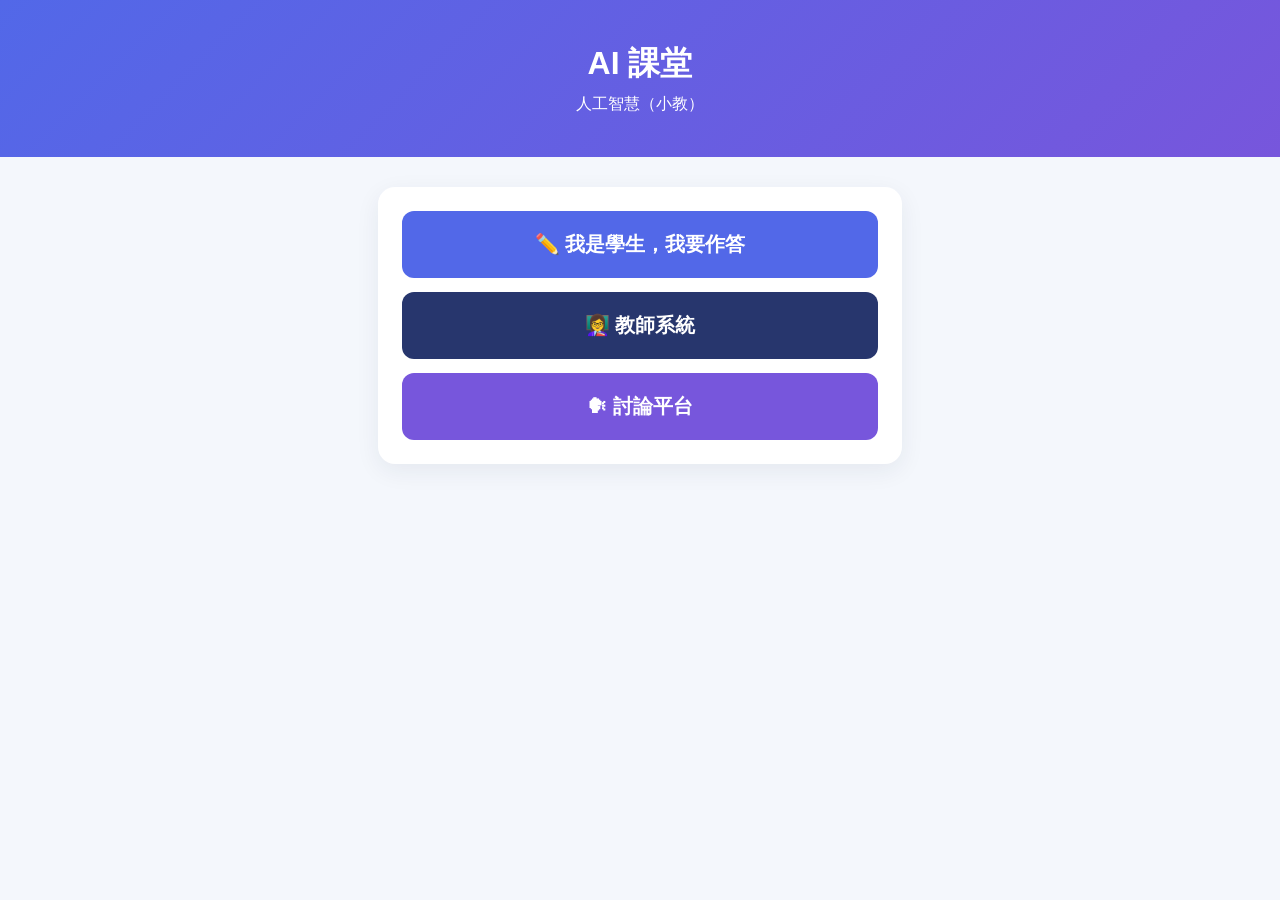
==== index.html @ 1ca4ae92 "Add files via upload" ====
<!DOCTYPE html>
<html lang="zh-Hant">
<head>
  <meta charset="UTF-8">
  <meta name="viewport" content="width=device-width, initial-scale=1">
  <title>AI 課堂</title>

  <script src="features.js"></script>

  <style>
    :root {
      --primary: #5268e8;
      --navy: #27366d;
      --purple: #7756dc;
      --green: #168c56;
      --bg: #f4f7fc;
      --text: #253046;
    }

    * { box-sizing: border-box; }

    body {
      margin: 0;
      font-family: "Microsoft JhengHei", "PingFang TC", "Noto Sans TC", sans-serif;
      background: var(--bg);
      color: var(--text);
    }

    header {
      padding: 42px 20px;
      color: white;
      text-align: center;
      background: linear-gradient(135deg, #5268e8, #7756dc);
    }

    header h1 { margin: 0 0 8px; }
    header p { margin: 0; }

    .container {
      max-width: 560px;
      margin: auto;
      padding: 30px 18px 60px;
    }

    .card {
      background: white;
      border-radius: 17px;
      padding: 24px;
      box-shadow: 0 7px 24px rgba(27, 39, 70, .07);
      display: flex;
      flex-direction: column;
      gap: 14px;
    }

    .menu-button {
      display: flex;
      align-items: center;
      justify-content: center;
      gap: 10px;
      padding: 20px 18px;
      border-radius: 12px;
      color: white;
      text-decoration: none;
      font-size: 20px;
      font-weight: bold;
      background: var(--primary);
    }

    .menu-button:hover { filter: brightness(.92); }

    .menu-button:focus-visible {
      outline: 3px solid #f0b429;
      outline-offset: 3px;
    }

    .menu-button.navy { background: var(--navy); }
    .menu-button.purple { background: var(--purple); }
    .menu-button.green { background: var(--green); }

    .menu-button.soon {
      background: #d7dce6;
      color: #75809a;
      cursor: not-allowed;
    }
  </style>
</head>

<body>

<header>
  <h1>AI 課堂</h1>
  <p>人工智慧（小教）</p>
</header>

<main class="container">
  <nav class="card" id="menu"></nav>
</main>

<script>

  const features = Array.isArray(window.PLATFORM_FEATURES) ? window.PLATFORM_FEATURES : [];

  document.getElementById('menu').innerHTML = features.map(function(f) {

    const label = escapeHtml((f.icon ? f.icon + ' ' : '') + f.title);

    if (f.status === 'soon') {
      return '<span class="menu-button soon" aria-disabled="true">' + label + '（籌備中）</span>';
    }

    return '<a class="menu-button ' + escapeHtml(f.color || 'primary') + '" href="' +
      escapeHtml(f.href) + '">' + label + '</a>';
  }).join('');

  function escapeHtml(value) {
    return String(value == null ? '' : value)
      .replace(/&/g, '&amp;')
      .replace(/</g, '&lt;')
      .replace(/>/g, '&gt;')
      .replace(/"/g, '&quot;')
      .replace(/'/g, '&#39;');
  }

</script>

</body>
</html>
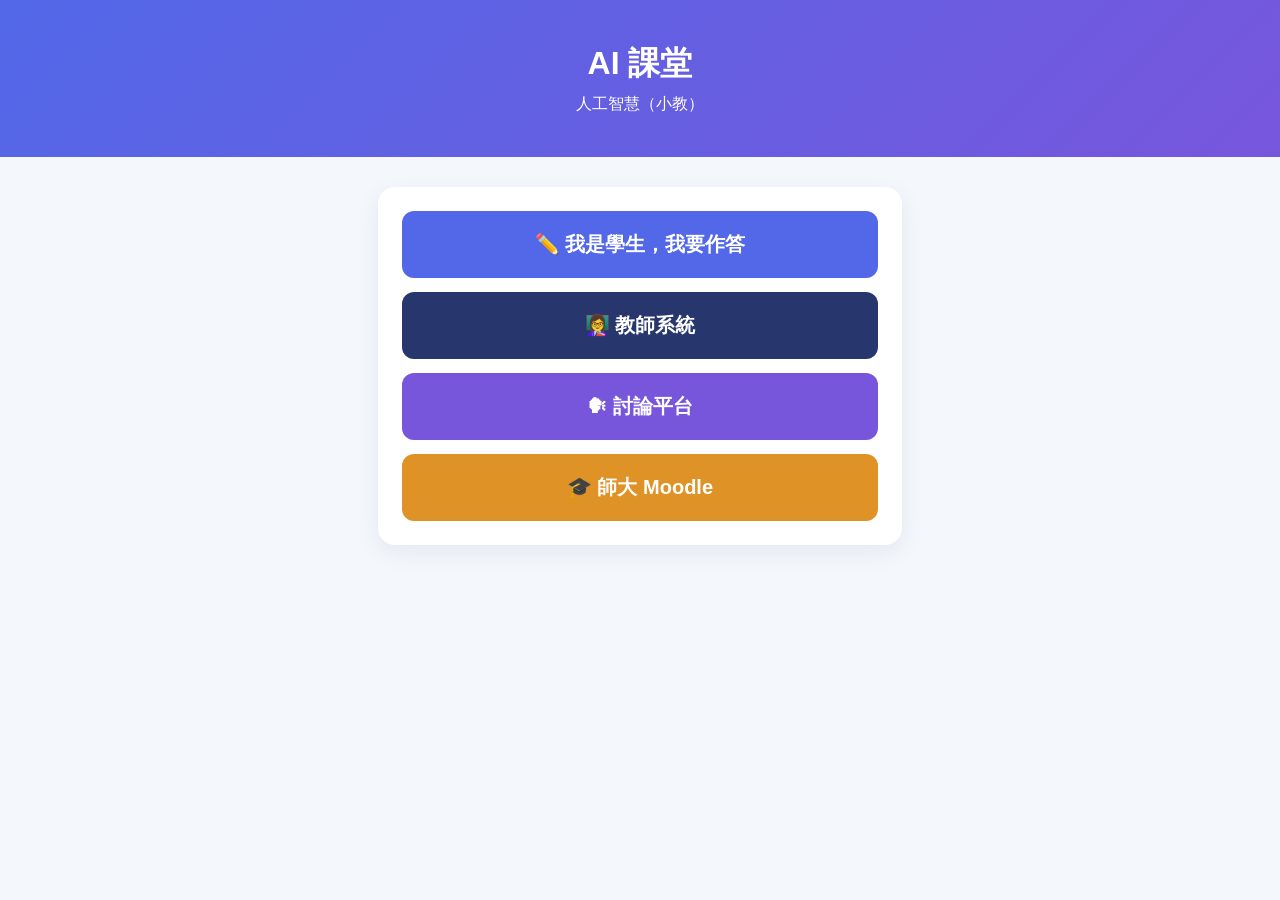
==== commit 8060642c: "教師密碼、moodle連結" ====
--- a/index.html
+++ b/index.html
@@ -13,6 +13,7 @@
       --navy: #27366d;
       --purple: #7756dc;
       --green: #168c56;
+      --orange: #df9225;
       --bg: #f4f7fc;
       --text: #253046;
     }
@@ -76,6 +77,7 @@
     .menu-button.navy { background: var(--navy); }
     .menu-button.purple { background: var(--purple); }
     .menu-button.green { background: var(--green); }
+    .menu-button.orange { background: var(--orange); }
 
     .menu-button.soon {
       background: #d7dce6;
@@ -108,8 +110,10 @@
       return '<span class="menu-button soon" aria-disabled="true">' + label + '（籌備中）</span>';
     }
 
+    const target = f.newTab ? ' target="_blank" rel="noopener"' : '';
+
     return '<a class="menu-button ' + escapeHtml(f.color || 'primary') + '" href="' +
-      escapeHtml(f.href) + '">' + label + '</a>';
+      escapeHtml(f.href) + '"' + target + '>' + label + '</a>';
   }).join('');
 
   function escapeHtml(value) {
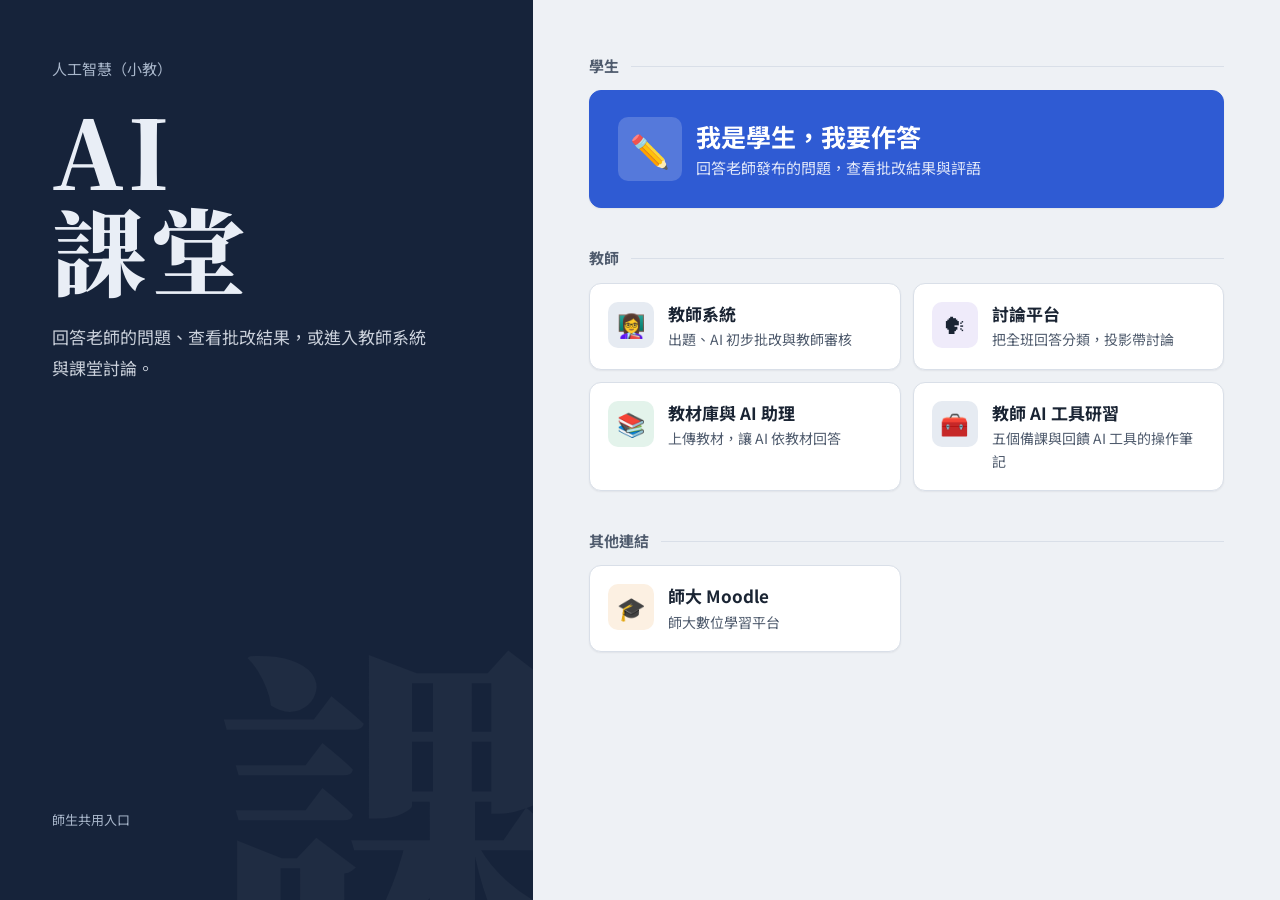
==== commit ed2fac54: "Add files via upload" ====
--- a/index.html
+++ b/index.html
@@ -3,117 +3,225 @@
 <head>
   <meta charset="UTF-8">
   <meta name="viewport" content="width=device-width, initial-scale=1">
-  <title>AI 課堂</title>
-
+  <title>AI 課堂｜人工智慧（小教）</title>
+
+  <link rel="stylesheet" href="theme.css">
   <script src="features.js"></script>
 
   <style>
-    :root {
-      --primary: #5268e8;
-      --navy: #27366d;
-      --purple: #7756dc;
-      --green: #168c56;
-      --orange: #df9225;
-      --bg: #f4f7fc;
-      --text: #253046;
-    }
-
-    * { box-sizing: border-box; }
-
-    body {
-      margin: 0;
-      font-family: "Microsoft JhengHei", "PingFang TC", "Noto Sans TC", sans-serif;
-      background: var(--bg);
-      color: var(--text);
-    }
-
-    header {
-      padding: 42px 20px;
-      color: white;
-      text-align: center;
-      background: linear-gradient(135deg, #5268e8, #7756dc);
-    }
-
-    header h1 { margin: 0 0 8px; }
-    header p { margin: 0; }
-
-    .container {
-      max-width: 560px;
-      margin: auto;
-      padding: 30px 18px 60px;
-    }
-
-    .card {
-      background: white;
-      border-radius: 17px;
-      padding: 24px;
-      box-shadow: 0 7px 24px rgba(27, 39, 70, .07);
+    /* 左右分割：左邊是課程名稱，右邊是所有入口 */
+    .split {
+      min-height: 100vh;
+      display: grid;
+      grid-template-columns: minmax(320px, 5fr) 7fr;
+    }
+
+    .intro {
+      position: sticky;
+      top: 0;
+      height: 100vh;
+      background: var(--head);
+      color: var(--head-text);
+      padding: 56px 52px;
       display: flex;
       flex-direction: column;
-      gap: 14px;
-    }
-
-    .menu-button {
+      justify-content: space-between;
+      overflow: hidden;
+    }
+
+    .intro-course { margin: 0; color: var(--head-soft); font-size: 15px; }
+
+    .intro h1 {
+      font-family: var(--serif);
+      font-weight: 900;
+      font-size: clamp(56px, 7.4vw, 104px);
+      line-height: 1.05;
+      letter-spacing: .04em;
+      margin: 18px 0 0;
+    }
+
+    .intro h1 span { display: block; }
+
+    .intro-lead {
+      margin: 24px 0 0;
+      max-width: 22em;
+      font-size: 17px;
+      line-height: 1.8;
+      color: var(--head-text);
+      opacity: .85;
+    }
+
+    /* 右下角的大字「課」，只是裝飾 */
+    .intro-mark {
+      position: absolute;
+      right: -40px;
+      bottom: -80px;
+      font-family: var(--serif);
+      font-weight: 900;
+      font-size: 360px;
+      line-height: 1;
+      color: rgba(255, 255, 255, .04);
+      pointer-events: none;
+      user-select: none;
+    }
+
+    .intro-foot { position: relative; font-size: 13px; color: var(--head-soft); }
+
+    /* ---------- 右邊入口 ---------- */
+    .entries {
+      padding: 56px 56px 72px;
+      max-width: 820px;
+      width: 100%;
+    }
+
+    .group + .group { margin-top: 40px; }
+
+    .group-title {
       display: flex;
       align-items: center;
-      justify-content: center;
-      gap: 10px;
-      padding: 20px 18px;
-      border-radius: 12px;
-      color: white;
+      gap: 12px;
+      margin: 0 0 14px;
+      font-size: 15px;
+      font-weight: 700;
+      color: var(--ink-2);
+    }
+
+    .group-title::after { content: ""; flex: 1; height: 1px; background: var(--line); }
+
+    .group-list { display: grid; grid-template-columns: 1fr 1fr; gap: 12px; }
+
+    .entry {
+      --c: var(--blue);
+      --soft: var(--blue-soft);
+      display: flex;
+      align-items: flex-start;
+      gap: 14px;
+      padding: 18px;
+      background: var(--surface);
+      border: 1px solid var(--line);
+      border-radius: var(--radius);
+      box-shadow: var(--shadow);
+      color: var(--ink);
       text-decoration: none;
-      font-size: 20px;
-      font-weight: bold;
-      background: var(--primary);
-    }
-
-    .menu-button:hover { filter: brightness(.92); }
-
-    .menu-button:focus-visible {
-      outline: 3px solid #f0b429;
-      outline-offset: 3px;
-    }
-
-    .menu-button.navy { background: var(--navy); }
-    .menu-button.purple { background: var(--purple); }
-    .menu-button.green { background: var(--green); }
-    .menu-button.orange { background: var(--orange); }
-
-    .menu-button.soon {
-      background: #d7dce6;
-      color: #75809a;
-      cursor: not-allowed;
+      transition: border-color .15s, box-shadow .15s, transform .15s;
+    }
+
+    a.entry:hover { border-color: var(--c); box-shadow: var(--shadow-lift); transform: translateY(-2px); }
+
+    .entry-icon {
+      flex: 0 0 46px;
+      height: 46px;
+      display: grid;
+      place-items: center;
+      border-radius: 10px;
+      background: var(--soft);
+      font-size: 23px;
+    }
+
+    .entry-title { display: block; font-size: 17px; font-weight: 700; line-height: 1.45; }
+    .entry-desc { display: block; margin-top: 2px; font-size: 14px; line-height: 1.6; color: var(--ink-2); }
+
+    .entry.primary { --c: var(--blue);   --soft: var(--blue-soft); }
+    .entry.navy    { --c: var(--navy);   --soft: #e6ebf2; }
+    .entry.purple  { --c: var(--purple); --soft: var(--purple-soft); }
+    .entry.green   { --c: var(--green);  --soft: var(--green-soft); }
+    .entry.orange  { --c: var(--orange); --soft: var(--orange-soft); }
+
+    /* 學生入口：整列的大按鈕 */
+    .group-student .group-list { grid-template-columns: 1fr; }
+
+    .group-student .entry {
+      align-items: center;
+      padding: 26px 28px;
+      background: var(--c);
+      border-color: var(--c);
+      color: #fff;
+    }
+
+    .group-student .entry-icon { flex-basis: 64px; height: 64px; font-size: 32px; background: rgba(255, 255, 255, .18); }
+    .group-student .entry-title { font-size: 25px; }
+    .group-student .entry-desc { color: rgba(255, 255, 255, .85); font-size: 15px; }
+
+    .entry.soon { background: var(--surface-2); color: var(--ink-2); box-shadow: none; cursor: not-allowed; }
+    .entry.soon .entry-icon { filter: grayscale(1); opacity: .6; }
+
+    @media (max-width: 900px) {
+      .split { grid-template-columns: 1fr; }
+      .intro { position: static; height: auto; padding: 40px 22px 44px; }
+      .intro h1 { font-size: 60px; }
+      .intro h1 span { display: inline; }
+      .intro-mark { font-size: 220px; bottom: -60px; }
+      .intro-foot { display: none; }
+      .entries { padding: 28px 18px 56px; }
+      .group-list { grid-template-columns: 1fr; }
+      .group-student .entry { padding: 22px; }
+      .group-student .entry-title { font-size: 21px; }
     }
   </style>
 </head>
 
 <body>
 
-<header>
-  <h1>AI 課堂</h1>
-  <p>人工智慧（小教）</p>
-</header>
-
-<main class="container">
-  <nav class="card" id="menu"></nav>
-</main>
+<div class="split">
+
+  <header class="intro">
+    <div>
+      <p class="intro-course">人工智慧（小教）</p>
+      <h1><span>AI</span><span>課堂</span></h1>
+      <p class="intro-lead">回答老師的問題、查看批改結果，或進入教師系統與課堂討論。</p>
+    </div>
+    <div class="intro-mark" aria-hidden="true">課</div>
+    <p class="intro-foot">師生共用入口</p>
+  </header>
+
+  <main class="entries" id="menu" aria-label="功能選單"></main>
+
+</div>
 
 <script>
 
   const features = Array.isArray(window.PLATFORM_FEATURES) ? window.PLATFORM_FEATURES : [];
 
-  document.getElementById('menu').innerHTML = features.map(function(f) {
-
-    const label = escapeHtml((f.icon ? f.icon + ' ' : '') + f.title);
+  const GROUPS = [
+    { key: 'student', title: '學生' },
+    { key: 'teacher', title: '教師' },
+    { key: 'link', title: '其他連結' }
+  ];
+
+  // 沒寫 group 的：第一個當學生入口，新分頁的當外部連結，其他歸教師
+  function groupOf(f, index) {
+    if (f.group) return f.group;
+    if (index === 0) return 'student';
+    return f.newTab ? 'link' : 'teacher';
+  }
+
+  function entryHtml(f) {
+
+    const icon = '<span class="entry-icon" aria-hidden="true">' + escapeHtml(f.icon || '•') + '</span>';
+    const desc = f.desc || (f.newTab ? '在新分頁開啟' : '');
+    const text = '<span><span class="entry-title">' + escapeHtml(f.title) + '</span>' +
+      (desc ? '<span class="entry-desc">' + escapeHtml(desc) + '</span>' : '') + '</span>';
 
     if (f.status === 'soon') {
-      return '<span class="menu-button soon" aria-disabled="true">' + label + '（籌備中）</span>';
+      return '<span class="entry soon" aria-disabled="true">' + icon +
+        '<span><span class="entry-title">' + escapeHtml(f.title) + '</span><span class="entry-desc">籌備中</span></span></span>';
     }
 
     const target = f.newTab ? ' target="_blank" rel="noopener"' : '';
 
-    return '<a class="menu-button ' + escapeHtml(f.color || 'primary') + '" href="' +
-      escapeHtml(f.href) + '"' + target + '>' + label + '</a>';
+    return '<a class="entry ' + escapeHtml(f.color || 'primary') + '" href="' +
+      escapeHtml(f.href) + '"' + target + '>' + icon + text + '</a>';
+  }
+
+  document.getElementById('menu').innerHTML = GROUPS.map(function(g) {
+
+    const list = features.filter(function(f, i) { return groupOf(f, i) === g.key; });
+
+    if (!list.length) return '';
+
+    return '<section class="group group-' + g.key + '">' +
+      '<h2 class="group-title">' + g.title + '</h2>' +
+      '<div class="group-list">' + list.map(entryHtml).join('') + '</div></section>';
   }).join('');
 
   function escapeHtml(value) {
--- a/theme.css
+++ b/theme.css
@@ -0,0 +1,359 @@
+/*
+ * AI 課堂：全站共用的顏色、字型與版面框架
+ *
+ * 想換整個網站的顏色，只要改 :root 裡的值。
+ * 左側選單由 shell.js 依照 features.js 自動產生。
+ */
+
+@import url("https://fonts.googleapis.com/css2?family=Noto+Sans+TC:wght@400;500;700&family=Noto+Serif+TC:wght@700;900&display=swap");
+
+:root {
+  --bg: #eef1f5;
+  --surface: #ffffff;
+  --surface-2: #f6f8fb;
+  --line: #d9dfe8;
+  --line-strong: #c3ccd9;
+  --ink: #1a2433;
+  --ink-2: #4f5b6d;
+
+  --head: #16233a;
+  --head-2: #22344f;
+  --head-text: #e9eef6;
+  --head-soft: #a9b7cb;
+
+  --blue: #2f5bd3;
+  --blue-dark: #2549ad;
+  --blue-soft: #e8eefc;
+  --navy: #1f3556;
+  --green: #1c7a52;
+  --green-soft: #e3f3eb;
+  --purple: #6446c0;
+  --purple-soft: #efebfa;
+  --orange: #b35f0c;
+  --orange-soft: #fcf0e2;
+  --red: #c0392b;
+  --red-soft: #fbe9e7;
+  --gray: #5f6b7c;
+  --yellow: #f2c230;
+
+  --radius: 12px;
+  --radius-s: 8px;
+  --shadow: 0 1px 2px rgba(16, 24, 40, .06);
+  --shadow-lift: 0 8px 24px rgba(16, 24, 40, .10);
+
+  --sans: "Noto Sans TC", "PingFang TC", "Microsoft JhengHei", sans-serif;
+  --serif: "Noto Serif TC", "PMingLiU", "Songti TC", serif;
+
+  --side-w: 256px;
+}
+
+* { box-sizing: border-box; }
+html { -webkit-text-size-adjust: 100%; }
+
+body {
+  margin: 0;
+  font-family: var(--sans);
+  font-size: 16px;
+  line-height: 1.7;
+  color: var(--ink);
+  background: var(--bg);
+}
+
+h1, h2, h3, h4 { line-height: 1.35; }
+a { color: var(--blue); text-underline-offset: 3px; }
+
+:focus-visible { outline: 3px solid var(--yellow); outline-offset: 2px; }
+
+/* =====================================================
+   左側選單（shell.js 產生）
+===================================================== */
+
+body.has-shell { padding-left: var(--side-w); transition: padding-left .2s; }
+body.shell-collapsed { --side-w: 76px; }
+
+.shell-side {
+  position: fixed;
+  top: 0;
+  bottom: 0;
+  left: 0;
+  width: var(--side-w);
+  background: var(--head);
+  color: var(--head-text);
+  display: flex;
+  flex-direction: column;
+  z-index: 60;
+  transition: width .2s, transform .2s;
+}
+
+.shell-brand {
+  display: block;
+  padding: 24px 22px 20px;
+  color: #fff;
+  text-decoration: none;
+  border-bottom: 1px solid rgba(255, 255, 255, .08);
+}
+
+.shell-brand b {
+  display: block;
+  font-family: var(--serif);
+  font-weight: 900;
+  font-size: 26px;
+  line-height: 1.2;
+  letter-spacing: .04em;
+  white-space: nowrap;
+}
+
+.shell-brand small {
+  display: block;
+  margin-top: 4px;
+  color: var(--head-soft);
+  font-size: 13px;
+}
+
+.shell-nav { flex: 1; overflow-y: auto; padding: 14px 12px; }
+.shell-nav > ul { list-style: none; margin: 0; padding: 0; }
+.shell-nav > ul > li + li { margin-top: 2px; }
+
+.shell-link {
+  display: flex;
+  align-items: center;
+  gap: 12px;
+  padding: 8px 10px;
+  border-radius: var(--radius-s);
+  color: var(--head-soft);
+  text-decoration: none;
+  font-size: 15px;
+  line-height: 1.4;
+}
+
+.shell-link:hover { background: rgba(255, 255, 255, .06); color: #fff; }
+
+.shell-link.current {
+  background: rgba(255, 255, 255, .10);
+  color: #fff;
+  font-weight: 700;
+}
+
+.shell-icon {
+  flex: 0 0 32px;
+  height: 32px;
+  display: grid;
+  place-items: center;
+  border-radius: 8px;
+  background: rgba(255, 255, 255, .07);
+  font-size: 16px;
+}
+
+.shell-link.current .shell-icon { background: rgba(242, 194, 48, .22); }
+
+.shell-text { flex: 1; min-width: 0; }
+.shell-ext { font-size: 11px; color: var(--head-soft); opacity: .8; }
+
+/* 頁面自己的子選單（例如教師系統的四個功能） */
+.shell-side .shell-sub {
+  display: flex;
+  flex-direction: column;
+  gap: 2px;
+  margin: 6px 0 10px 26px;
+  padding-left: 14px;
+  border-left: 1px solid rgba(255, 255, 255, .14);
+}
+
+.shell-side .shell-sub button {
+  margin: 0;
+  padding: 7px 10px;
+  border: 0;
+  border-radius: 6px;
+  background: transparent;
+  color: var(--head-soft);
+  font: inherit;
+  font-size: 14px;
+  font-weight: 400;
+  text-align: left;
+  cursor: pointer;
+  filter: none;
+}
+
+.shell-side .shell-sub button:hover { background: rgba(255, 255, 255, .06); color: #fff; }
+
+.shell-side .shell-sub button.active {
+  background: rgba(255, 255, 255, .10);
+  color: #fff;
+  font-weight: 700;
+}
+
+.shell-foot { padding: 12px; border-top: 1px solid rgba(255, 255, 255, .08); }
+
+.shell-side .shell-toggle {
+  width: 100%;
+  margin: 0;
+  padding: 8px 10px;
+  border: 0;
+  border-radius: var(--radius-s);
+  background: transparent;
+  color: var(--head-soft);
+  font: inherit;
+  font-size: 14px;
+  text-align: left;
+  cursor: pointer;
+  display: flex;
+  align-items: center;
+  gap: 12px;
+  filter: none;
+}
+
+.shell-side .shell-toggle:hover { background: rgba(255, 255, 255, .06); color: #fff; }
+
+.shell-toggle .shell-icon { background: transparent; font-size: 18px; }
+
+/* 收合時只留圖示 */
+body.shell-collapsed .shell-text,
+body.shell-collapsed .shell-brand small,
+body.shell-collapsed .shell-side .shell-sub { display: none; }
+
+body.shell-collapsed .shell-brand { padding: 22px 0 18px; text-align: center; }
+body.shell-collapsed .shell-brand b { font-size: 20px; letter-spacing: 0; }
+body.shell-collapsed .shell-link,
+body.shell-collapsed .shell-side .shell-toggle { justify-content: center; padding: 8px 0; }
+
+/* 手機上方列 */
+.shell-bar { display: none; }
+
+.shell-scrim {
+  position: fixed;
+  inset: 0;
+  background: rgba(10, 16, 28, .45);
+  z-index: 55;
+}
+
+@media (max-width: 1023px) {
+  body.has-shell { padding-left: 0; --side-w: 272px; }
+
+  .shell-bar {
+    display: flex;
+    align-items: center;
+    gap: 10px;
+    background: var(--head);
+    color: #fff;
+    padding: 10px 14px;
+  }
+
+  .shell-bar .shell-menu {
+    margin: 0;
+    width: 40px;
+    height: 40px;
+    padding: 0;
+    border: 1px solid rgba(255, 255, 255, .18);
+    border-radius: var(--radius-s);
+    background: transparent;
+    color: #fff;
+    font-size: 18px;
+    cursor: pointer;
+    filter: none;
+  }
+
+  .shell-bar a {
+    color: #fff;
+    text-decoration: none;
+    font-family: var(--serif);
+    font-weight: 900;
+    font-size: 20px;
+    letter-spacing: .04em;
+  }
+
+  .shell-side { transform: translateX(-100%); box-shadow: none; }
+  .shell-side.open { transform: none; box-shadow: 8px 0 30px rgba(0, 0, 0, .3); }
+  .shell-foot { display: none; }
+}
+
+/* =====================================================
+   內容區的共用元件
+===================================================== */
+
+.page {
+  max-width: var(--page-width, 1180px);
+  margin: 0 auto;
+  padding: 36px 40px 80px;
+}
+
+.page-header {
+  display: flex;
+  align-items: flex-end;
+  justify-content: space-between;
+  gap: 16px 24px;
+  flex-wrap: wrap;
+  margin-bottom: 26px;
+}
+
+.page-header h1 {
+  font-family: var(--serif);
+  font-weight: 900;
+  font-size: clamp(28px, 3.4vw, 38px);
+  line-height: 1.2;
+  letter-spacing: .02em;
+  margin: 0;
+}
+
+.page-header p { margin: 6px 0 0; color: var(--ink-2); }
+
+.page-actions { display: flex; gap: 8px; flex-wrap: wrap; align-items: center; }
+
+/* 底線式分頁 */
+.line-tabs {
+  display: flex;
+  gap: 28px;
+  border-bottom: 1px solid var(--line);
+  margin-bottom: 22px;
+  overflow-x: auto;
+}
+
+.line-tabs button,
+.line-tabs .tab {
+  margin: 0 0 -1px;
+  padding: 10px 2px 12px;
+  border: 0;
+  border-bottom: 3px solid transparent;
+  border-radius: 0;
+  background: transparent;
+  color: var(--ink-2);
+  font: inherit;
+  font-size: 16px;
+  font-weight: 500;
+  white-space: nowrap;
+  cursor: pointer;
+  filter: none;
+}
+
+.line-tabs button:hover { color: var(--ink); background: transparent; filter: none; }
+
+.line-tabs button[aria-selected="true"] {
+  color: var(--ink);
+  border-bottom-color: var(--blue);
+  font-weight: 700;
+}
+
+.tab-count {
+  display: inline-block;
+  min-width: 22px;
+  margin-left: 6px;
+  padding: 0 7px;
+  border-radius: 999px;
+  background: var(--surface-2);
+  border: 1px solid var(--line);
+  font-size: 12px;
+  line-height: 20px;
+  text-align: center;
+  color: var(--ink-2);
+}
+
+@media (max-width: 1023px) {
+  .page { padding: 24px 18px 64px; }
+}
+
+@media (prefers-reduced-motion: reduce) {
+  *, *::before, *::after {
+    animation-duration: 0.01ms !important;
+    transition-duration: 0.01ms !important;
+    scroll-behavior: auto !important;
+  }
+}
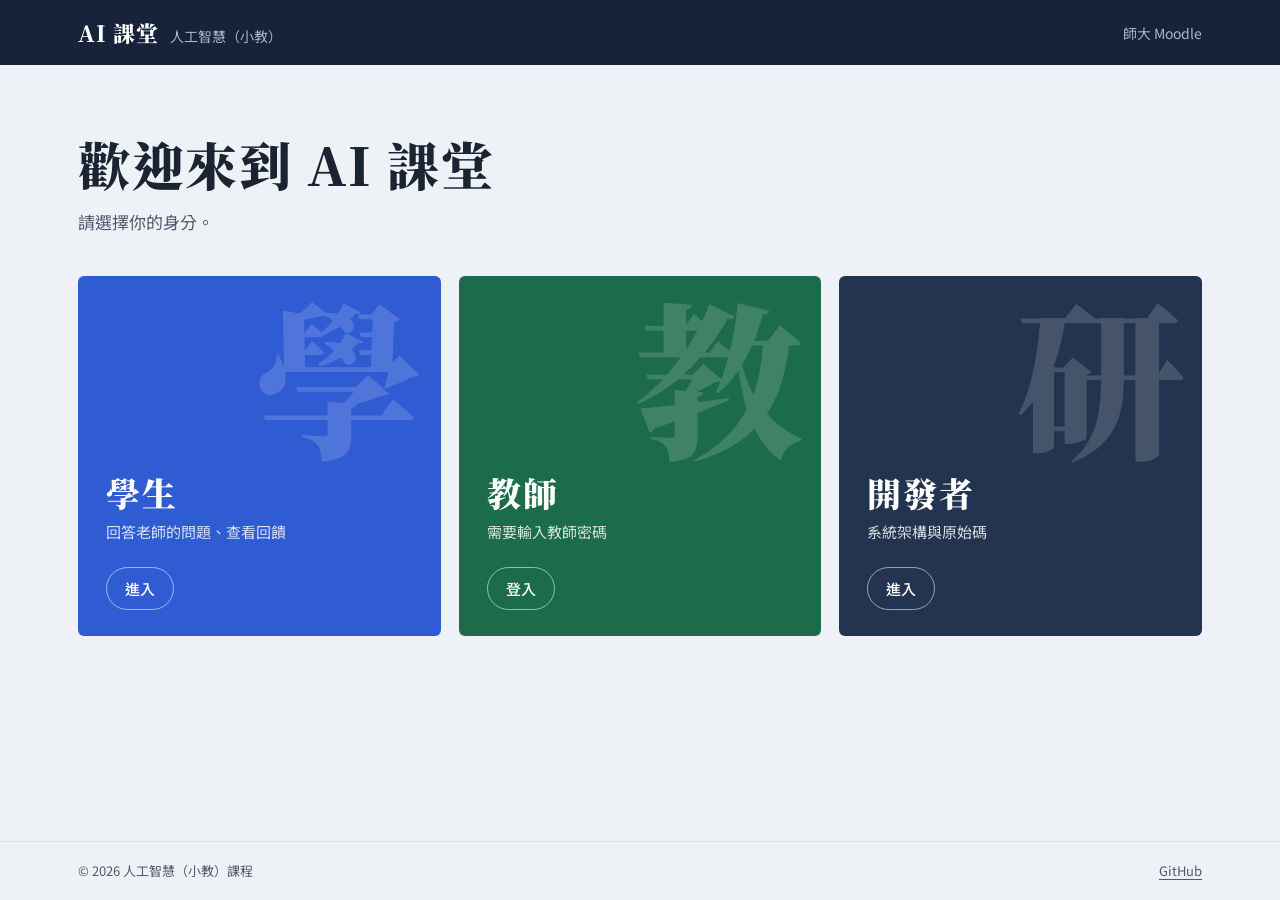
==== commit 86e1eac7: "首頁改為學生、教師、開發者三個入口，選單依身分分開 - index.html：三個身分入口，加上頂端列與頁尾，不再列出全部功能 - features.js：每個功能改用 role 標示身分 - she" ====
--- a/index.html
+++ b/index.html
@@ -4,236 +4,229 @@
   <meta charset="UTF-8">
   <meta name="viewport" content="width=device-width, initial-scale=1">
   <title>AI 課堂｜人工智慧（小教）</title>
+  <meta name="description" content="人工智慧（小教）課程網站">
 
   <link rel="stylesheet" href="theme.css">
-  <script src="features.js"></script>
 
   <style>
-    /* 左右分割：左邊是課程名稱，右邊是所有入口 */
-    .split {
+    body {
       min-height: 100vh;
-      display: grid;
-      grid-template-columns: minmax(320px, 5fr) 7fr;
-    }
-
-    .intro {
-      position: sticky;
-      top: 0;
-      height: 100vh;
+      display: flex;
+      flex-direction: column;
+      background: var(--bg);
+    }
+
+    /* ---------- 頂端列 ---------- */
+    .topbar {
       background: var(--head);
       color: var(--head-text);
-      padding: 56px 52px;
+    }
+
+    .topbar-inner {
+      max-width: 1180px;
+      margin: 0 auto;
+      padding: 14px 28px;
+      display: flex;
+      align-items: center;
+      justify-content: space-between;
+      gap: 16px;
+    }
+
+    .brand {
+      display: flex;
+      align-items: baseline;
+      gap: 12px;
+      color: #fff;
+      text-decoration: none;
+    }
+
+    .brand b {
+      font-family: var(--serif);
+      font-weight: 900;
+      font-size: 22px;
+      letter-spacing: .04em;
+    }
+
+    .brand span { color: var(--head-soft); font-size: 14px; }
+
+    .topbar nav a {
+      color: var(--head-soft);
+      font-size: 14px;
+      text-decoration: none;
+    }
+
+    .topbar nav a:hover { color: #fff; text-decoration: underline; }
+
+    /* ---------- 主內容 ---------- */
+    main {
+      flex: 1;
+      width: 100%;
+      max-width: 1180px;
+      margin: 0 auto;
+      padding: 64px 28px 72px;
+    }
+
+    main h1 {
+      margin: 0;
+      font-family: var(--serif);
+      font-weight: 900;
+      font-size: clamp(34px, 4.6vw, 52px);
+      letter-spacing: .03em;
+    }
+
+    .lead {
+      margin: 8px 0 40px;
+      color: var(--ink-2);
+      font-size: 17px;
+    }
+
+    /* 三扇門：每一扇用一個大字代表身分 */
+    .doors {
+      display: grid;
+      grid-template-columns: repeat(3, 1fr);
+      gap: 18px;
+    }
+
+    .door {
+      --c: var(--blue);
+      position: relative;
       display: flex;
       flex-direction: column;
+      justify-content: flex-end;
+      min-height: 360px;
+      padding: 28px 28px 26px;
+      border-radius: 6px;
+      background: var(--c);
+      color: #fff;
+      text-decoration: none;
+      overflow: hidden;
+      transition: transform .18s ease, box-shadow .18s ease;
+    }
+
+    .door.student   { --c: #2f5bd3; }
+    .door.teacher   { --c: #1c6b4a; }
+    .door.developer { --c: #22344f; }
+
+    .door-glyph {
+      position: absolute;
+      top: 14px;
+      right: 18px;
+      font-family: var(--serif);
+      font-weight: 900;
+      font-size: 168px;
+      line-height: 1;
+      color: rgba(255, 255, 255, .16);
+      transition: color .18s ease;
+      pointer-events: none;
+    }
+
+    .door-name {
+      font-family: var(--serif);
+      font-weight: 900;
+      font-size: 34px;
+      letter-spacing: .06em;
+      line-height: 1.2;
+    }
+
+    .door-hint {
+      margin-top: 6px;
+      font-size: 15px;
+      color: rgba(255, 255, 255, .82);
+    }
+
+    .door-go {
+      display: inline-block;
+      margin-top: 22px;
+      padding: 8px 18px;
+      align-self: flex-start;
+      border: 1px solid rgba(255, 255, 255, .55);
+      border-radius: 999px;
+      font-size: 15px;
+      font-weight: 500;
+    }
+
+    a.door:hover { transform: translateY(-4px); box-shadow: 0 14px 30px rgba(16, 24, 40, .22); }
+    a.door:hover .door-glyph { color: rgba(255, 255, 255, .28); }
+    a.door:hover .door-go { background: #fff; color: var(--c); border-color: #fff; }
+
+    /* ---------- 頁尾 ---------- */
+    footer {
+      border-top: 1px solid var(--line);
+      color: var(--ink-2);
+      font-size: 13px;
+    }
+
+    .footer-inner {
+      max-width: 1180px;
+      margin: 0 auto;
+      padding: 18px 28px;
+      display: flex;
       justify-content: space-between;
-      overflow: hidden;
-    }
-
-    .intro-course { margin: 0; color: var(--head-soft); font-size: 15px; }
-
-    .intro h1 {
-      font-family: var(--serif);
-      font-weight: 900;
-      font-size: clamp(56px, 7.4vw, 104px);
-      line-height: 1.05;
-      letter-spacing: .04em;
-      margin: 18px 0 0;
-    }
-
-    .intro h1 span { display: block; }
-
-    .intro-lead {
-      margin: 24px 0 0;
-      max-width: 22em;
-      font-size: 17px;
-      line-height: 1.8;
-      color: var(--head-text);
-      opacity: .85;
-    }
-
-    /* 右下角的大字「課」，只是裝飾 */
-    .intro-mark {
-      position: absolute;
-      right: -40px;
-      bottom: -80px;
-      font-family: var(--serif);
-      font-weight: 900;
-      font-size: 360px;
-      line-height: 1;
-      color: rgba(255, 255, 255, .04);
-      pointer-events: none;
-      user-select: none;
-    }
-
-    .intro-foot { position: relative; font-size: 13px; color: var(--head-soft); }
-
-    /* ---------- 右邊入口 ---------- */
-    .entries {
-      padding: 56px 56px 72px;
-      max-width: 820px;
-      width: 100%;
-    }
-
-    .group + .group { margin-top: 40px; }
-
-    .group-title {
-      display: flex;
-      align-items: center;
-      gap: 12px;
-      margin: 0 0 14px;
-      font-size: 15px;
-      font-weight: 700;
-      color: var(--ink-2);
-    }
-
-    .group-title::after { content: ""; flex: 1; height: 1px; background: var(--line); }
-
-    .group-list { display: grid; grid-template-columns: 1fr 1fr; gap: 12px; }
-
-    .entry {
-      --c: var(--blue);
-      --soft: var(--blue-soft);
-      display: flex;
-      align-items: flex-start;
-      gap: 14px;
-      padding: 18px;
-      background: var(--surface);
-      border: 1px solid var(--line);
-      border-radius: var(--radius);
-      box-shadow: var(--shadow);
-      color: var(--ink);
-      text-decoration: none;
-      transition: border-color .15s, box-shadow .15s, transform .15s;
-    }
-
-    a.entry:hover { border-color: var(--c); box-shadow: var(--shadow-lift); transform: translateY(-2px); }
-
-    .entry-icon {
-      flex: 0 0 46px;
-      height: 46px;
-      display: grid;
-      place-items: center;
-      border-radius: 10px;
-      background: var(--soft);
-      font-size: 23px;
-    }
-
-    .entry-title { display: block; font-size: 17px; font-weight: 700; line-height: 1.45; }
-    .entry-desc { display: block; margin-top: 2px; font-size: 14px; line-height: 1.6; color: var(--ink-2); }
-
-    .entry.primary { --c: var(--blue);   --soft: var(--blue-soft); }
-    .entry.navy    { --c: var(--navy);   --soft: #e6ebf2; }
-    .entry.purple  { --c: var(--purple); --soft: var(--purple-soft); }
-    .entry.green   { --c: var(--green);  --soft: var(--green-soft); }
-    .entry.orange  { --c: var(--orange); --soft: var(--orange-soft); }
-
-    /* 學生入口：整列的大按鈕 */
-    .group-student .group-list { grid-template-columns: 1fr; }
-
-    .group-student .entry {
-      align-items: center;
-      padding: 26px 28px;
-      background: var(--c);
-      border-color: var(--c);
-      color: #fff;
-    }
-
-    .group-student .entry-icon { flex-basis: 64px; height: 64px; font-size: 32px; background: rgba(255, 255, 255, .18); }
-    .group-student .entry-title { font-size: 25px; }
-    .group-student .entry-desc { color: rgba(255, 255, 255, .85); font-size: 15px; }
-
-    .entry.soon { background: var(--surface-2); color: var(--ink-2); box-shadow: none; cursor: not-allowed; }
-    .entry.soon .entry-icon { filter: grayscale(1); opacity: .6; }
-
-    @media (max-width: 900px) {
-      .split { grid-template-columns: 1fr; }
-      .intro { position: static; height: auto; padding: 40px 22px 44px; }
-      .intro h1 { font-size: 60px; }
-      .intro h1 span { display: inline; }
-      .intro-mark { font-size: 220px; bottom: -60px; }
-      .intro-foot { display: none; }
-      .entries { padding: 28px 18px 56px; }
-      .group-list { grid-template-columns: 1fr; }
-      .group-student .entry { padding: 22px; }
-      .group-student .entry-title { font-size: 21px; }
+      gap: 8px 16px;
+      flex-wrap: wrap;
+    }
+
+    footer a { color: var(--ink-2); }
+
+    @media (max-width: 860px) {
+      main { padding: 36px 18px 48px; }
+      .lead { margin-bottom: 26px; }
+      .doors { grid-template-columns: 1fr; gap: 12px; }
+      .door { min-height: 0; padding: 22px 22px 20px; }
+      .door-glyph { top: 50%; transform: translateY(-50%); font-size: 104px; }
+      .door-name { font-size: 26px; }
+      .door-go { margin-top: 14px; }
+      .topbar-inner, .footer-inner { padding-left: 18px; padding-right: 18px; }
+      .brand span { display: none; }
     }
   </style>
 </head>
 
 <body>
 
-<div class="split">
-
-  <header class="intro">
-    <div>
-      <p class="intro-course">人工智慧（小教）</p>
-      <h1><span>AI</span><span>課堂</span></h1>
-      <p class="intro-lead">回答老師的問題、查看批改結果，或進入教師系統與課堂討論。</p>
-    </div>
-    <div class="intro-mark" aria-hidden="true">課</div>
-    <p class="intro-foot">師生共用入口</p>
-  </header>
-
-  <main class="entries" id="menu" aria-label="功能選單"></main>
-
-</div>
-
-<script>
-
-  const features = Array.isArray(window.PLATFORM_FEATURES) ? window.PLATFORM_FEATURES : [];
-
-  const GROUPS = [
-    { key: 'student', title: '學生' },
-    { key: 'teacher', title: '教師' },
-    { key: 'link', title: '其他連結' }
-  ];
-
-  // 沒寫 group 的：第一個當學生入口，新分頁的當外部連結，其他歸教師
-  function groupOf(f, index) {
-    if (f.group) return f.group;
-    if (index === 0) return 'student';
-    return f.newTab ? 'link' : 'teacher';
-  }
-
-  function entryHtml(f) {
-
-    const icon = '<span class="entry-icon" aria-hidden="true">' + escapeHtml(f.icon || '•') + '</span>';
-    const desc = f.desc || (f.newTab ? '在新分頁開啟' : '');
-    const text = '<span><span class="entry-title">' + escapeHtml(f.title) + '</span>' +
-      (desc ? '<span class="entry-desc">' + escapeHtml(desc) + '</span>' : '') + '</span>';
-
-    if (f.status === 'soon') {
-      return '<span class="entry soon" aria-disabled="true">' + icon +
-        '<span><span class="entry-title">' + escapeHtml(f.title) + '</span><span class="entry-desc">籌備中</span></span></span>';
-    }
-
-    const target = f.newTab ? ' target="_blank" rel="noopener"' : '';
-
-    return '<a class="entry ' + escapeHtml(f.color || 'primary') + '" href="' +
-      escapeHtml(f.href) + '"' + target + '>' + icon + text + '</a>';
-  }
-
-  document.getElementById('menu').innerHTML = GROUPS.map(function(g) {
-
-    const list = features.filter(function(f, i) { return groupOf(f, i) === g.key; });
-
-    if (!list.length) return '';
-
-    return '<section class="group group-' + g.key + '">' +
-      '<h2 class="group-title">' + g.title + '</h2>' +
-      '<div class="group-list">' + list.map(entryHtml).join('') + '</div></section>';
-  }).join('');
-
-  function escapeHtml(value) {
-    return String(value == null ? '' : value)
-      .replace(/&/g, '&amp;')
-      .replace(/</g, '&lt;')
-      .replace(/>/g, '&gt;')
-      .replace(/"/g, '&quot;')
-      .replace(/'/g, '&#39;');
-  }
-
-</script>
+<header class="topbar">
+  <div class="topbar-inner">
+    <a class="brand" href="index.html"><b>AI 課堂</b><span>人工智慧（小教）</span></a>
+    <nav aria-label="外部連結">
+      <a href="https://moodle3.ntnu.edu.tw/" target="_blank" rel="noopener">師大 Moodle</a>
+    </nav>
+  </div>
+</header>
+
+<main>
+  <h1>歡迎來到 AI 課堂</h1>
+  <p class="lead">請選擇你的身分。</p>
+
+  <div class="doors">
+    <a class="door student" href="student.html">
+      <span class="door-glyph" aria-hidden="true">學</span>
+      <span class="door-name">學生</span>
+      <span class="door-hint">回答老師的問題、查看回饋</span>
+      <span class="door-go">進入</span>
+    </a>
+
+    <a class="door teacher" href="teacher.html">
+      <span class="door-glyph" aria-hidden="true">教</span>
+      <span class="door-name">教師</span>
+      <span class="door-hint">需要輸入教師密碼</span>
+      <span class="door-go">登入</span>
+    </a>
+
+    <a class="door developer" href="dev.html">
+      <span class="door-glyph" aria-hidden="true">研</span>
+      <span class="door-name">開發者</span>
+      <span class="door-hint">系統架構與原始碼</span>
+      <span class="door-go">進入</span>
+    </a>
+  </div>
+</main>
+
+<footer>
+  <div class="footer-inner">
+    <span>© 2026 人工智慧（小教）課程</span>
+    <a href="https://github.com/chiaying1230/aiclassroom" target="_blank" rel="noopener">GitHub</a>
+  </div>
+</footer>
 
 </body>
 </html>
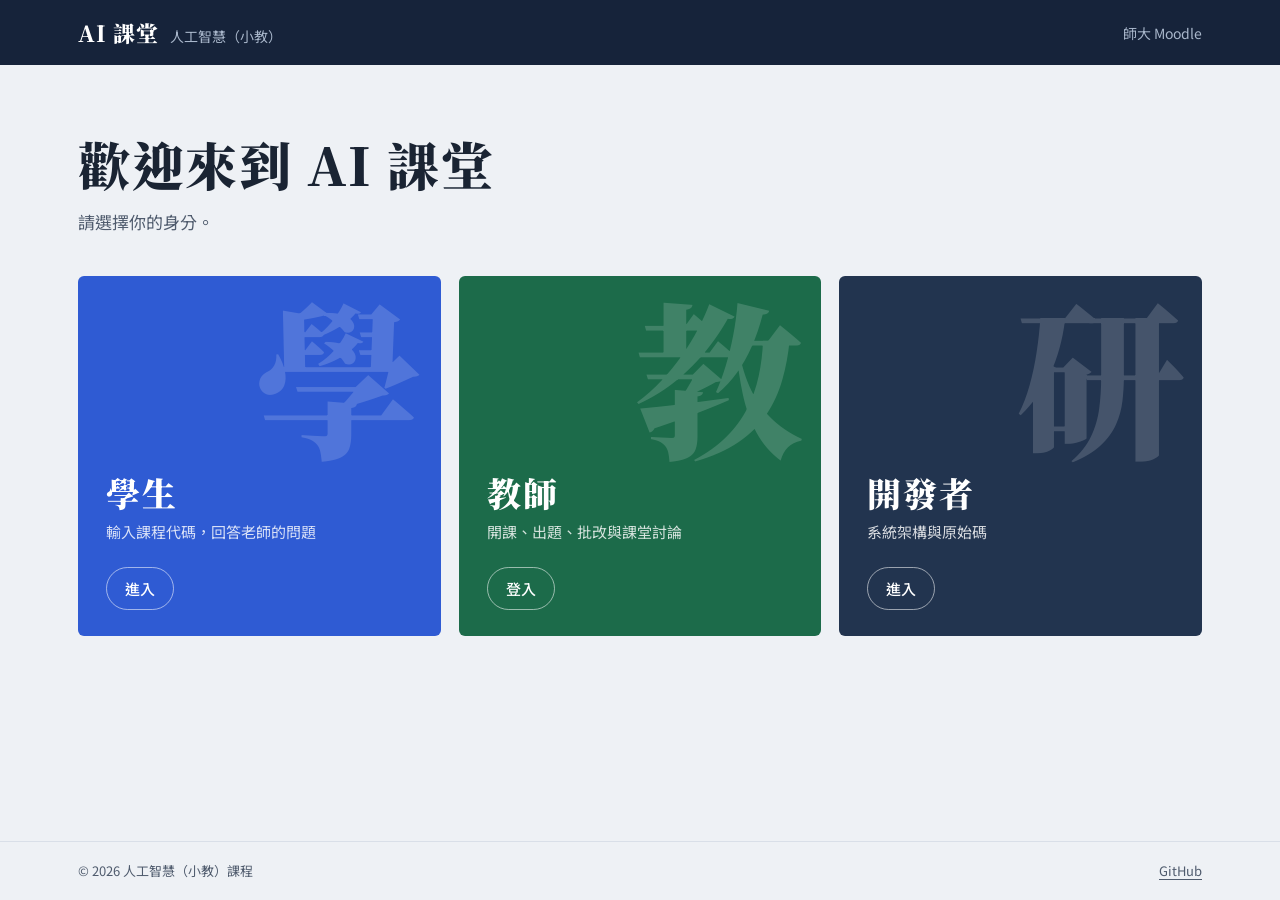
==== commit e777dce1: "新增課程與教師帳號：老師開課、學生用代碼加入、各課程資料獨立 - 後端：課程、教師帳號、教材課程工作表；帳號登入（管理員沿用 TEACHER_PASSWORD）；   每個教師功能都在後端檢查課程權限" ====
--- a/index.html
+++ b/index.html
@@ -201,14 +201,14 @@
     <a class="door student" href="student.html">
       <span class="door-glyph" aria-hidden="true">學</span>
       <span class="door-name">學生</span>
-      <span class="door-hint">回答老師的問題、查看回饋</span>
+      <span class="door-hint">輸入課程代碼，回答老師的問題</span>
       <span class="door-go">進入</span>
     </a>
 
     <a class="door teacher" href="teacher.html">
       <span class="door-glyph" aria-hidden="true">教</span>
       <span class="door-name">教師</span>
-      <span class="door-hint">需要輸入教師密碼</span>
+      <span class="door-hint">開課、出題、批改與課堂討論</span>
       <span class="door-go">登入</span>
     </a>
 
--- a/theme.css
+++ b/theme.css
@@ -216,6 +216,130 @@
 body.shell-collapsed .shell-link,
 body.shell-collapsed .shell-side .shell-toggle { justify-content: center; padding: 8px 0; }
 
+/* 教師頁面：目前課程（teacher-course.js 產生） */
+.shell-course {
+  padding: 14px 20px 16px;
+  border-bottom: 1px solid rgba(255, 255, 255, .08);
+}
+
+.shell-course-label {
+  display: block;
+  margin: 0 0 6px;
+  color: var(--head-soft);
+  font-size: 13px;
+  font-weight: 400;
+}
+
+.shell-side .shell-course-select {
+  width: 100%;
+  height: 40px;
+  margin: 0;
+  padding: 0 32px 0 12px;
+  border: 1px solid rgba(255, 255, 255, .22);
+  border-radius: var(--radius-s);
+  background-color: var(--head-2);
+  color: #fff;
+  font: inherit;
+  font-size: 15px;
+  font-weight: 700;
+  cursor: pointer;
+}
+
+.shell-course-select option,
+.shell-course-select optgroup { color: var(--ink); background: #fff; }
+
+.shell-course-code {
+  display: block;
+  margin-top: 6px;
+  color: var(--head-soft);
+  font-size: 13px;
+}
+
+.shell-course-code b { color: #fff; letter-spacing: .12em; font-weight: 700; }
+
+.shell-course-none { margin: 0; color: #fff; font-weight: 700; }
+
+.shell-course-link {
+  display: inline-block;
+  margin-top: 6px;
+  color: var(--yellow);
+  font-size: 14px;
+  text-decoration: none;
+}
+
+.shell-course-link:hover { text-decoration: underline; }
+
+/* 教師頁面：登入者 */
+.shell-user {
+  display: flex;
+  align-items: center;
+  gap: 12px;
+  padding: 4px 10px 10px;
+  color: #fff;
+}
+
+.shell-user .shell-icon { background: var(--blue); font-size: 14px; font-weight: 700; }
+.shell-user .shell-text { line-height: 1.35; }
+.shell-user b { display: block; font-size: 14px; }
+.shell-user small { display: block; color: var(--head-soft); font-size: 12px; overflow: hidden; text-overflow: ellipsis; }
+
+.shell-side .shell-logout {
+  flex: none;
+  height: 30px;
+  margin: 0;
+  padding: 0 10px;
+  border: 1px solid rgba(255, 255, 255, .22);
+  border-radius: 6px;
+  background: transparent;
+  color: var(--head-soft);
+  font: inherit;
+  font-size: 13px;
+  cursor: pointer;
+  filter: none;
+}
+
+.shell-side .shell-logout:hover { color: #fff; border-color: rgba(255, 255, 255, .5); background: transparent; }
+
+body.shell-collapsed .shell-course,
+body.shell-collapsed .shell-logout { display: none; }
+body.shell-collapsed .shell-user { justify-content: center; padding: 4px 0 10px; }
+
+/* 教師頁面：頁面最上方的提醒（沒有課程、課程已封存） */
+.course-banner {
+  display: flex;
+  align-items: center;
+  flex-wrap: wrap;
+  gap: 6px 16px;
+  margin: 0 0 22px;
+  padding: 14px 18px;
+  background: var(--surface);
+  border: 1px solid var(--line);
+  border-left: 5px solid var(--blue);
+  border-radius: var(--radius);
+}
+
+.course-banner strong { flex: 1 1 100%; font-size: 17px; }
+.course-banner span { flex: 1 1 320px; color: var(--ink-2); }
+
+.course-banner a,
+.course-banner button {
+  flex: none;
+  padding: 8px 16px;
+  border: 0;
+  border-radius: var(--radius-s);
+  background: var(--blue);
+  color: #fff;
+  font: inherit;
+  font-size: 15px;
+  font-weight: 500;
+  text-decoration: none;
+  cursor: pointer;
+}
+
+.course-banner.muted { border-left-color: var(--gray); }
+.course-banner.muted a { background: var(--navy); }
+.course-banner.error { border-left-color: var(--red); }
+
 /* 手機上方列 */
 .shell-bar { display: none; }
 
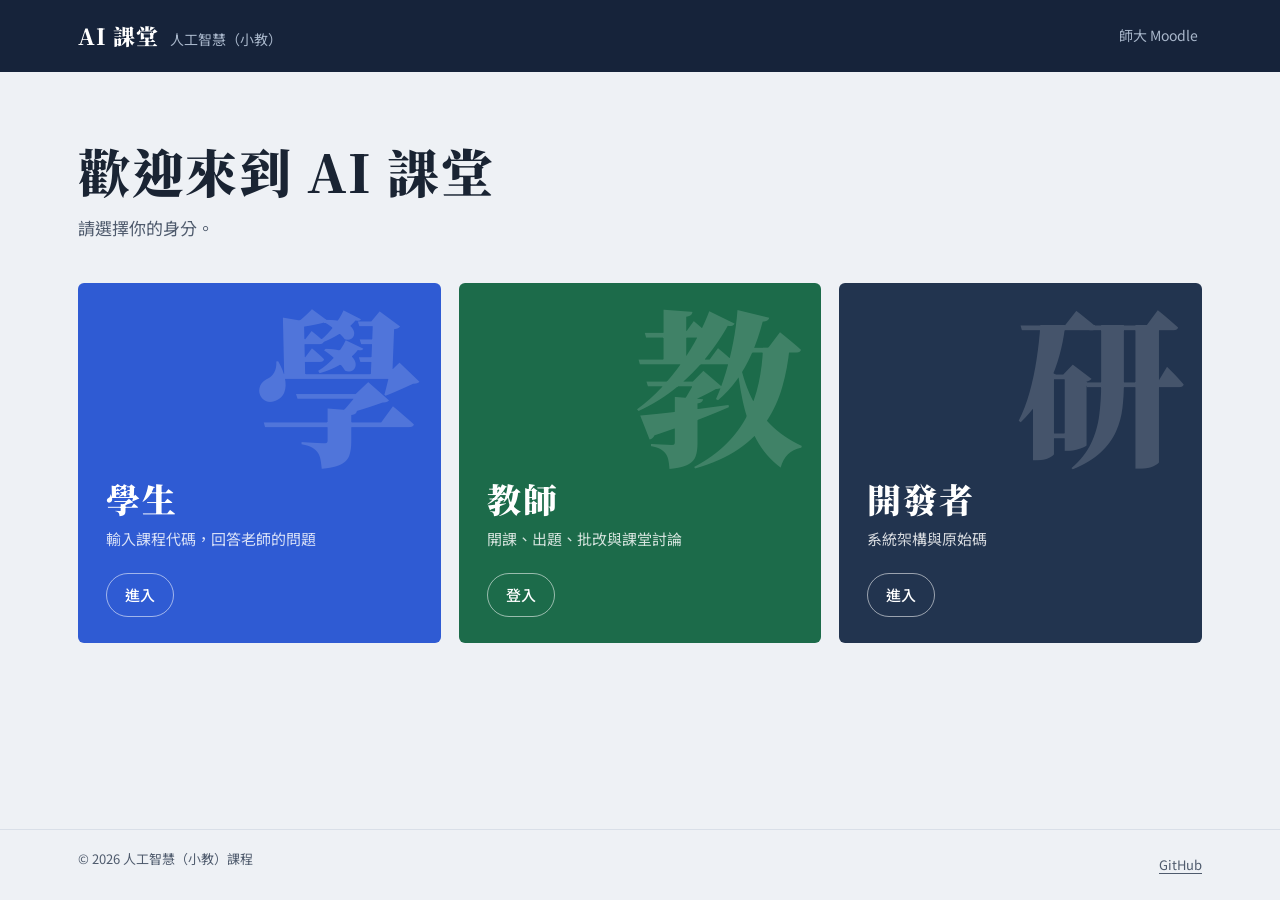
==== commit 2094a264: "全面檢查後的修正：試算表公式問題、提醒與介面細節 - 後端：開頭是 = + - @ 的文字存成純文字，避免學生回答、題目、評語變成 #ERROR!；   setupSystem 會修復已經變成 #ER" ====
--- a/index.html
+++ b/index.html
@@ -3,6 +3,7 @@
 <head>
   <meta charset="UTF-8">
   <meta name="viewport" content="width=device-width, initial-scale=1">
+  <link rel="icon" href="favicon.svg" type="image/svg+xml">
   <title>AI 課堂｜人工智慧（小教）</title>
   <meta name="description" content="人工智慧（小教）課程網站">
 
@@ -50,6 +51,8 @@
     .brand span { color: var(--head-soft); font-size: 14px; }
 
     .topbar nav a {
+      display: inline-block;
+      padding: 10px 4px;
       color: var(--head-soft);
       font-size: 14px;
       text-decoration: none;
@@ -166,7 +169,7 @@
       flex-wrap: wrap;
     }
 
-    footer a { color: var(--ink-2); }
+    footer a { display: inline-block; padding: 6px 0; color: var(--ink-2); }
 
     @media (max-width: 860px) {
       main { padding: 36px 18px 48px; }
--- a/theme.css
+++ b/theme.css
@@ -318,6 +318,7 @@
   border-radius: var(--radius);
 }
 
+.course-banner[hidden] { display: none; }
 .course-banner strong { flex: 1 1 100%; font-size: 17px; }
 .course-banner span { flex: 1 1 320px; color: var(--ink-2); }
 
@@ -339,6 +340,8 @@
 .course-banner.muted { border-left-color: var(--gray); }
 .course-banner.muted a { background: var(--navy); }
 .course-banner.error { border-left-color: var(--red); }
+.course-banner.warn { border-left-color: var(--orange); background: #fffaf3; }
+.course-banner.warn button { background: var(--surface); color: var(--ink); border: 1px solid var(--line-strong); }
 
 /* 手機上方列 */
 .shell-bar { display: none; }
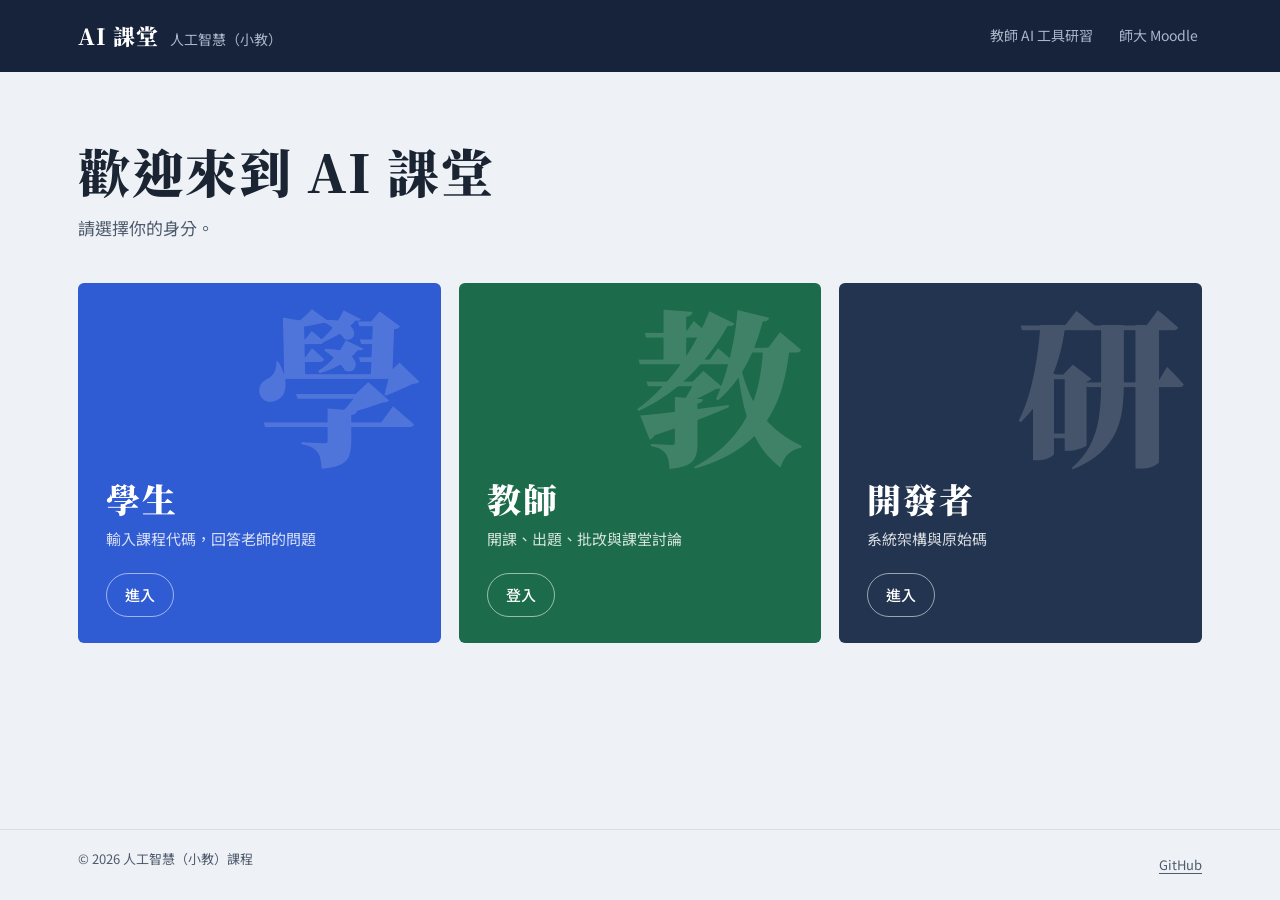
==== commit a35aeaa1: "教師選單拿掉「教師 AI 工具研習」和「師大 Moodle」，改放在首頁右上角 Co-Authored-By: Claude Opus 5.5 <noreply@anthropic.com> Clau" ====
--- a/index.html
+++ b/index.html
@@ -49,6 +49,8 @@
     }
 
     .brand span { color: var(--head-soft); font-size: 14px; }
+
+    .topbar nav { display: flex; flex-wrap: wrap; justify-content: flex-end; gap: 0 18px; }
 
     .topbar nav a {
       display: inline-block;
@@ -191,6 +193,7 @@
   <div class="topbar-inner">
     <a class="brand" href="index.html"><b>AI 課堂</b><span>人工智慧（小教）</span></a>
     <nav aria-label="外部連結">
+      <a href="ai-tools.html">教師 AI 工具研習</a>
       <a href="https://moodle3.ntnu.edu.tw/" target="_blank" rel="noopener">師大 Moodle</a>
     </nav>
   </div>
